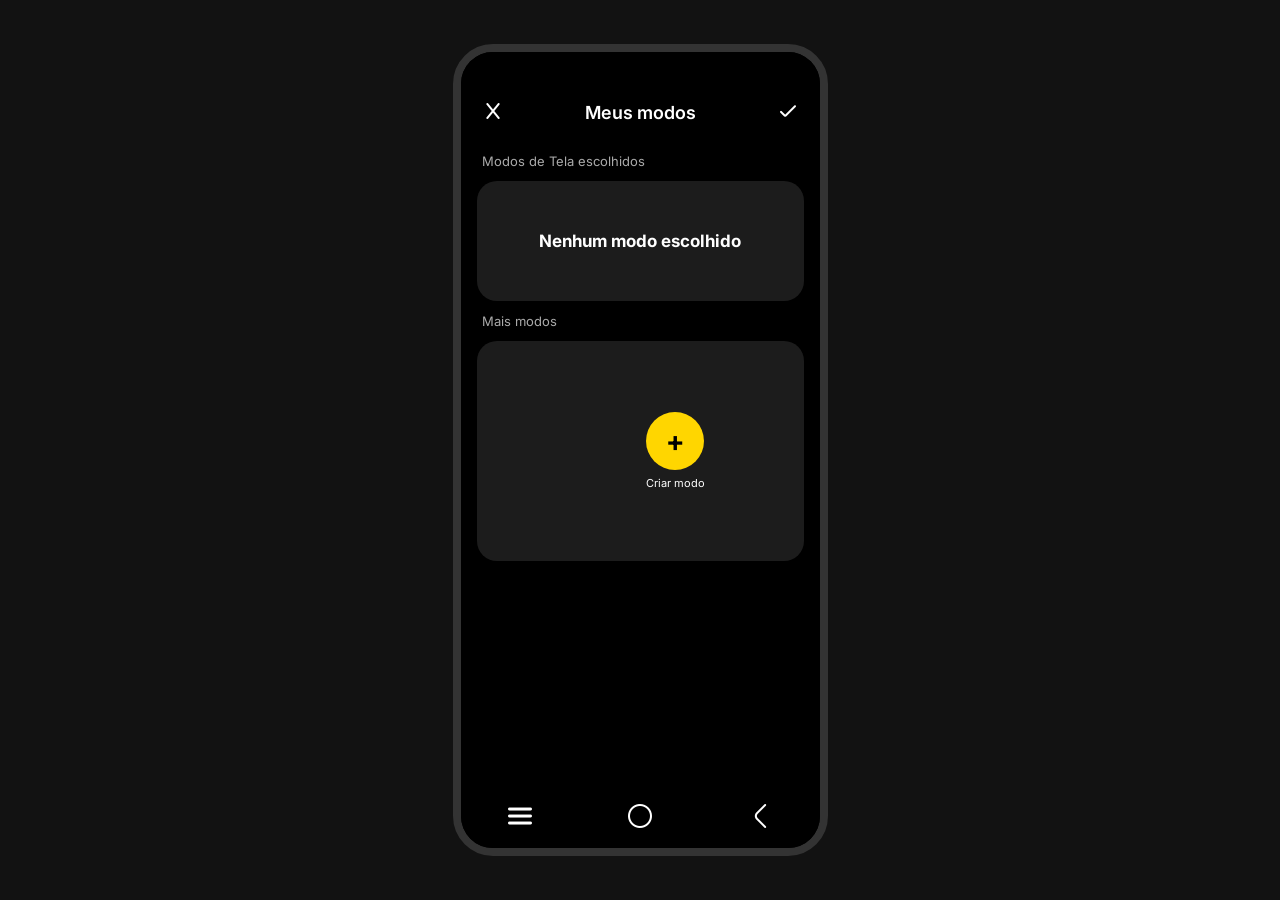
==== src/pageMeusModos/index.html @ 50c35b97 "feat: adicionando o JavaScript a pagina de criação de modos e ajeitando os arquivos" ====
<!DOCTYPE html>
<html lang="pt-BR">
<head>
  <meta charset="UTF-8">
  <meta name="viewport" content="width=device-width, initial-scale=1.0">
  <title>Editar Modos - Câmera</title>
  <link rel="stylesheet" href="../pageMeusModos/style.css">
  <link href="https://fonts.googleapis.com/css2?family=Inter:wght@400;600;700&display=swap" rel="stylesheet">
</head>
<body>

<div class="aplicativo-camera">

  <header class="barra-topo-editar">
    <a href="../pageMais/index.html" style="text-decoration: none;">
      <img alt="Saida" src="../img/x Branco.png" class="btn-topo">
    </a>
    <h2>Meus modos</h2>
    <a href="../pageMais/index.html" style="text-decoration: none;">
      <img alt="certo" src="../img/verificar.png" class="btn-topo">
    </a>
  </header>

  <main class="conteudo-principal">

    <p class="secao-titulo">Modos de Tela escolhidos</p>

    <div class="cartao cartao-vazio">
      <span class="texto-vazio">Nenhum modo escolhido</span>
    </div>

    <p class="secao-titulo">Mais modos</p>

<div class="cartao cartao-modos">
    <div id="listaModos" class="grade-modos-personalizados"></div>
    <a href="../pageConfigModo/index.html" class="item-adicionar">
        <div class="icone-adicionar">+</div>
        <span class="texto-adicionar">Criar modo</span>
    </a>
</div>

  </main>

  <footer class="navegacao-sistema">
    <img src="../img/menu-hamburguer.png" alt="Abas" class="icone-nav">
    <img src="../img/circulo.png" alt="Início" class="icone-nav">
    <img src="../img/angulo-esquerdo.png" alt="Home" class="icone-nav">
  </footer>

</div>
<script src="script.js"></script>
</body>
</html>
---- src/pageMeusModos/style.css ----
* {
  margin: 0;
  padding: 0;
  box-sizing: border-box;
  font-family: 'Inter', sans-serif;
}

body {
  background-color: #121212;
  display: flex;
  justify-content: center;
  align-items: center;
  height: 100vh;
}

/* --- ESTRUTURA PADRÃO (BASE) --- */
.aplicativo-camera {
  width: 375px; 
  height: 812px; /* Altura padrão da base */
  background-color: #000;
  position: relative;
  display: flex;
  flex-direction: column;
  overflow: hidden;
  border: 8px solid #333; 
  border-radius: 40px;
}

/* --- HEADER ALINHADO --- */
.barra-topo-editar {
  display: flex;
  justify-content: space-between;
  align-items: center;
  padding: 50px 24px 20px; /* Padding superior de 50px como na base */
  background: #000;
}

.barra-topo-editar h2 {
  color: #fff;
  font-size: 18px;
  font-weight: 600;
}

.btn-topo {
  color: #fff;
  font-size: 20px;
  cursor: pointer;
}

/* --- CONTEÚDO --- */
.conteudo-principal {
  flex-grow: 1;
  padding: 10px 16px;
  display: flex;
  flex-direction: column;
  gap: 12px;
}

.secao-titulo {
  color: #AAAAAA;
  font-size: 13px;
  padding-left: 5px;
}

.cartao {
  background: #1c1c1c;
  border-radius: 20px;
  display: flex;
  align-items: center;
  justify-content: center;
}

.cartao-vazio {
  height: 120px;
}

.texto-vazio {
  color: #fff;
  font-size: 17px;
  font-weight: 700;
}

.cartao-modos {
  height: 220px;
}

/* --- BOTÃO PADRÃO --- */
.botao-amarelo {
  background-color: #ffd600;
  border: none;
  padding: 14px 25px;
  border-radius: 50px;
  font-weight: bold;
  color: #000;
  font-size: 15px;
  cursor: pointer;
  display: flex;
  align-items: center;
  gap: 10px;
}

.icone-btn {
  width: 20px;
  height: 20px;
}

/* --- NAVEGAÇÃO DO SISTEMA (IGUAL À BASE) --- */
.navegacao-sistema {
    display: flex;
    justify-content: space-around;
    padding: 20px 0;
    font-size: 20px;
    color: #ffffff;
    background-color: #000;
    position: relative;
    z-index: 20; 
}

#listaModos {
  display: grid;
  grid-template-columns: repeat(3, 1fr);
  gap: 15px;
  padding: 20px;
  justify-items: center;
  align-items: start;
}

.item-modo-personalizado {
  display: flex;
  flex-direction: column;
  align-items: center;
  gap: 8px;
  width: 80px;
}

.icone-modo-personalizado {
  width: 55px;
  height: 55px;
  background: #333;
  border-radius: 50%;
  display: flex;
  justify-content: center;
  align-items: center;
}

.icone-imagem {
  width: 24px;
  height: 24px;
}

.nome-modo-personalizado {
  color: white;
  font-size: 11px;
  text-align: center;
}

/* BOTÃO + */
.item-adicionar {
    display: flex;
    flex-direction: column;
    align-items: center;
    text-decoration: none;
}

.icone-adicionar {
    width: 58px;
    height: 58px;
    border-radius: 50%;
    background: #ffd600;
    color: #000;
    display: flex;
    align-items: center;
    justify-content: center;
    font-size: 28px;
    font-weight: bold;
}

.texto-adicionar {
    font-size: 11px;
    color: white;
    margin-top: 6px;
}

/* MODOS CRIADOS */
.item-modo-personalizado {
    display: flex;
    flex-direction: column;
    align-items: center;
    gap: 6px;
}

.icone-modo-personalizado {
    width: 58px;
    height: 58px;
    border-radius: 50%;
    background: #333;
    display: flex;
    align-items: center;
    justify-content: center;
}

.icone-modo-personalizado img {
    width: 24px;
    height: 24px;
}

.nome-modo-personalizado {
    font-size: 11px;
    color: white;
}

.item-adicionar {
    display: flex;
    flex-direction: column;
    align-items: center;
    justify-content: center;
    width: 80px;
}

.item-modo-personalizado,
.item-adicionar {
  width: 80px;
}
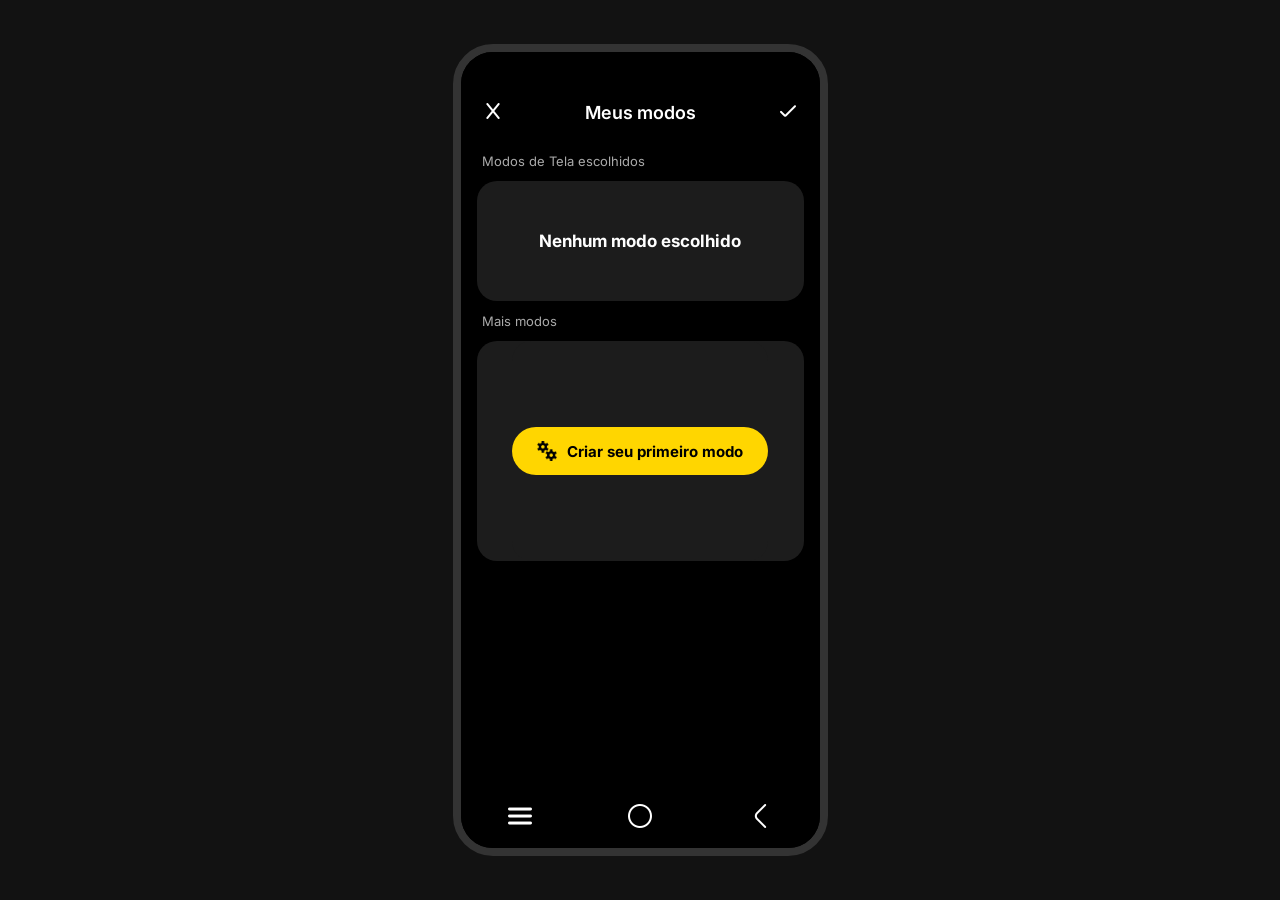
==== commit 2b053e9c: "feat: adicionando o JavaScript a pagina Meus modos" ====
--- a/src/pageMeusModos/index.html
+++ b/src/pageMeusModos/index.html
@@ -1,53 +1,55 @@
 <!DOCTYPE html>
 <html lang="pt-BR">
 <head>
-  <meta charset="UTF-8">
-  <meta name="viewport" content="width=device-width, initial-scale=1.0">
-  <title>Editar Modos - Câmera</title>
-  <link rel="stylesheet" href="../pageMeusModos/style.css">
-  <link href="https://fonts.googleapis.com/css2?family=Inter:wght@400;600;700&display=swap" rel="stylesheet">
+<meta charset="UTF-8">
+<meta name="viewport" content="width=device-width, initial-scale=1.0">
+<title>Editar Modos - Câmera</title>
+<link rel="stylesheet" href="../pageMeusModos/style.css">
+<link href="https://fonts.googleapis.com/css2?family=Inter:wght@400;600;700&display=swap" rel="stylesheet">
 </head>
 <body>
 
 <div class="aplicativo-camera">
 
-  <header class="barra-topo-editar">
-    <a href="../pageMais/index.html" style="text-decoration: none;">
-      <img alt="Saida" src="../img/x Branco.png" class="btn-topo">
-    </a>
-    <h2>Meus modos</h2>
-    <a href="../pageMais/index.html" style="text-decoration: none;">
-      <img alt="certo" src="../img/verificar.png" class="btn-topo">
-    </a>
-  </header>
+<header class="barra-topo-editar">
+<a href="../pageMais/index.html" style="text-decoration: none;">
+<img alt="Saida" src="../img/x Branco.png" class="btn-topo">
+</a>
+<h2>Meus modos</h2>
+<a href="../pageMais/index.html" style="text-decoration: none;">
+<img alt="certo" src="../img/verificar.png" class="btn-topo">
+</a>
+</header>
 
-  <main class="conteudo-principal">
+<main class="conteudo-principal">
 
-    <p class="secao-titulo">Modos de Tela escolhidos</p>
+<p class="secao-titulo">Modos de Tela escolhidos</p>
 
-    <div class="cartao cartao-vazio">
-      <span class="texto-vazio">Nenhum modo escolhido</span>
-    </div>
-
-    <p class="secao-titulo">Mais modos</p>
-
-<div class="cartao cartao-modos">
-    <div id="listaModos" class="grade-modos-personalizados"></div>
-    <a href="../pageConfigModo/index.html" class="item-adicionar">
-        <div class="icone-adicionar">+</div>
-        <span class="texto-adicionar">Criar modo</span>
-    </a>
+<div class="cartao cartao-vazio">
+<span class="texto-vazio">Nenhum modo escolhido</span>
 </div>
 
-  </main>
+<p class="secao-titulo">Mais modos</p>
 
-  <footer class="navegacao-sistema">
-    <img src="../img/menu-hamburguer.png" alt="Abas" class="icone-nav">
-    <img src="../img/circulo.png" alt="Início" class="icone-nav">
-    <img src="../img/angulo-esquerdo.png" alt="Home" class="icone-nav">
-  </footer>
+    <div class="cartao cartao-modos">
+    <div class="cartao cartao-modos" id="area-mais-modos">
+<a href="../pageConfigModo/index.html" style="text-decoration: none;">
+<button class="botao-amarelo">
+<img src="../img/engrenagens.png" alt="Modo Personalizado" class="icone-btn"> 
+Criar seu primeiro modo
+</button>
+</a>
+</div>
+
+</main>
+
+<footer class="navegacao-sistema">
+<img src="../img/menu-hamburguer.png" alt="Abas" class="icone-nav">
+<img src="../img/circulo.png" alt="Início" class="icone-nav">
+<img src="../img/angulo-esquerdo.png" alt="Home" class="icone-nav">
+</footer>
 
 </div>
 <script src="script.js"></script>
 </body>
-</html>
+</html>
